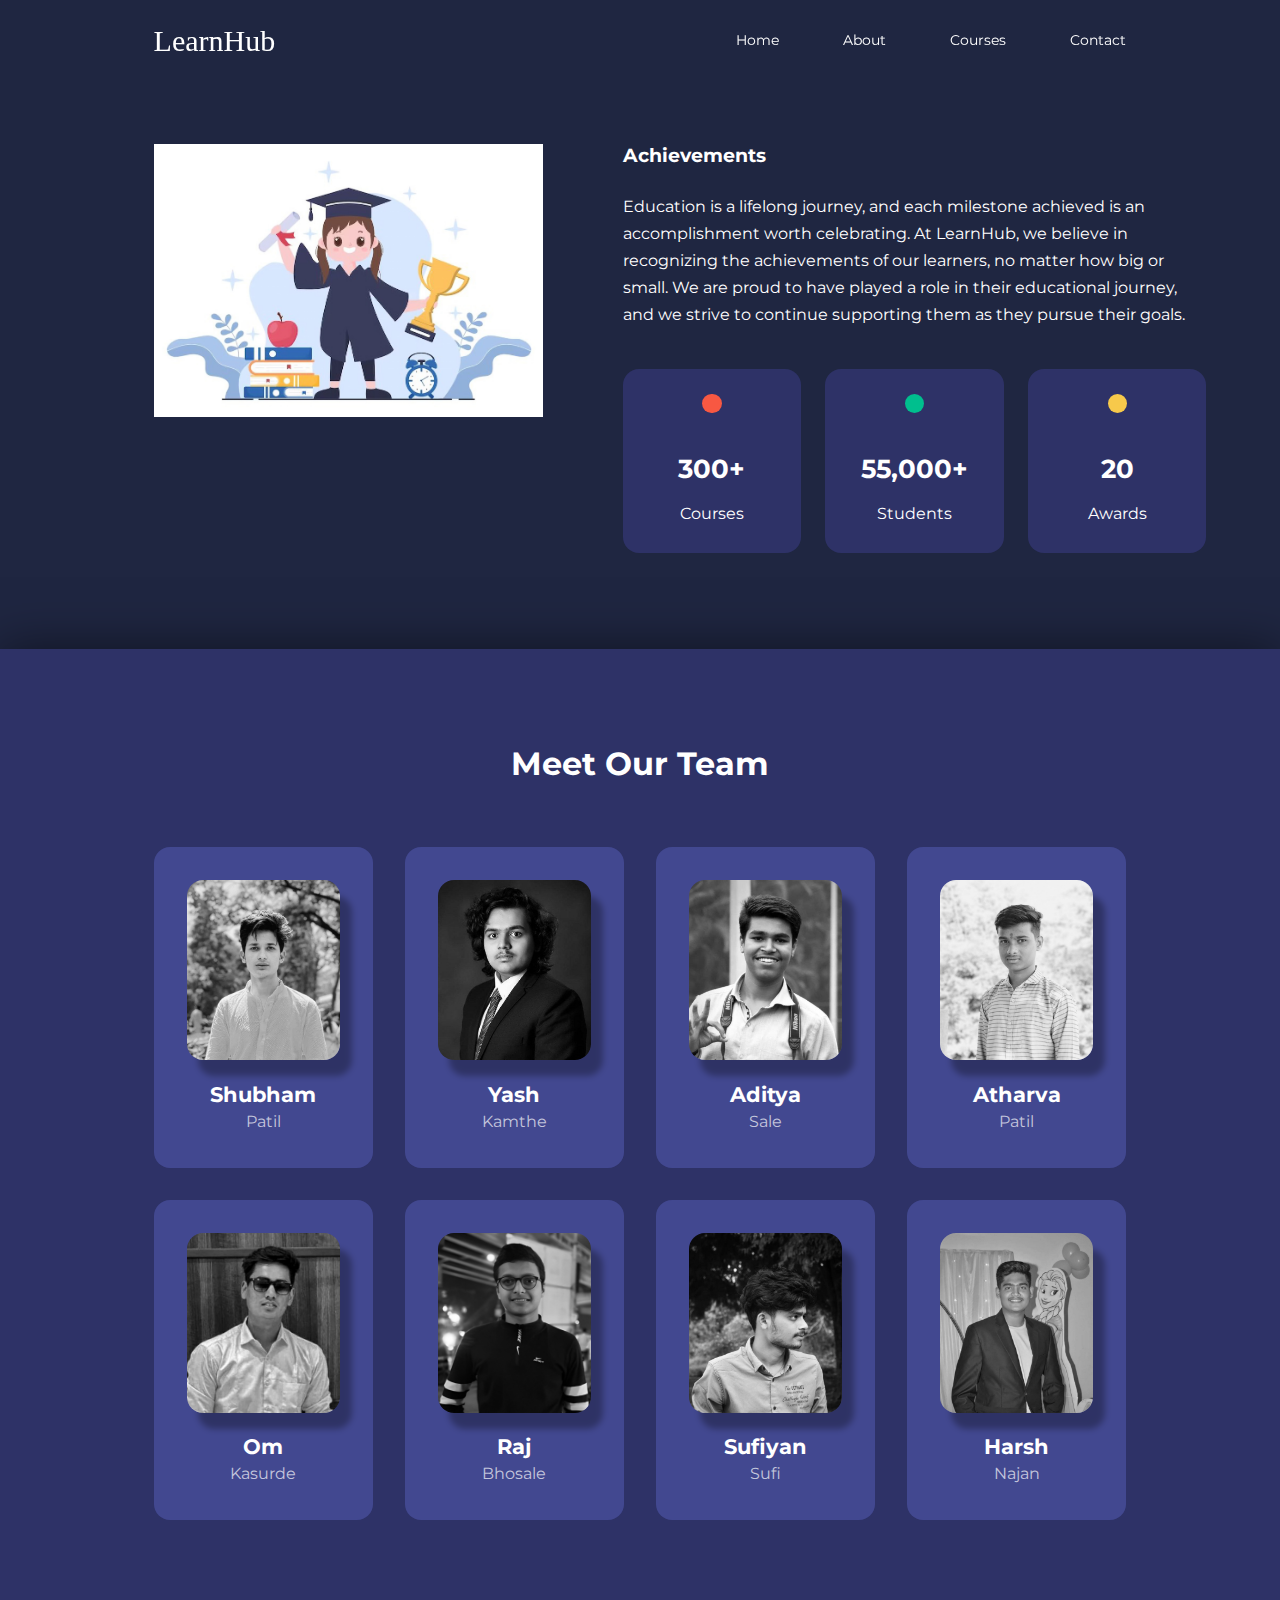
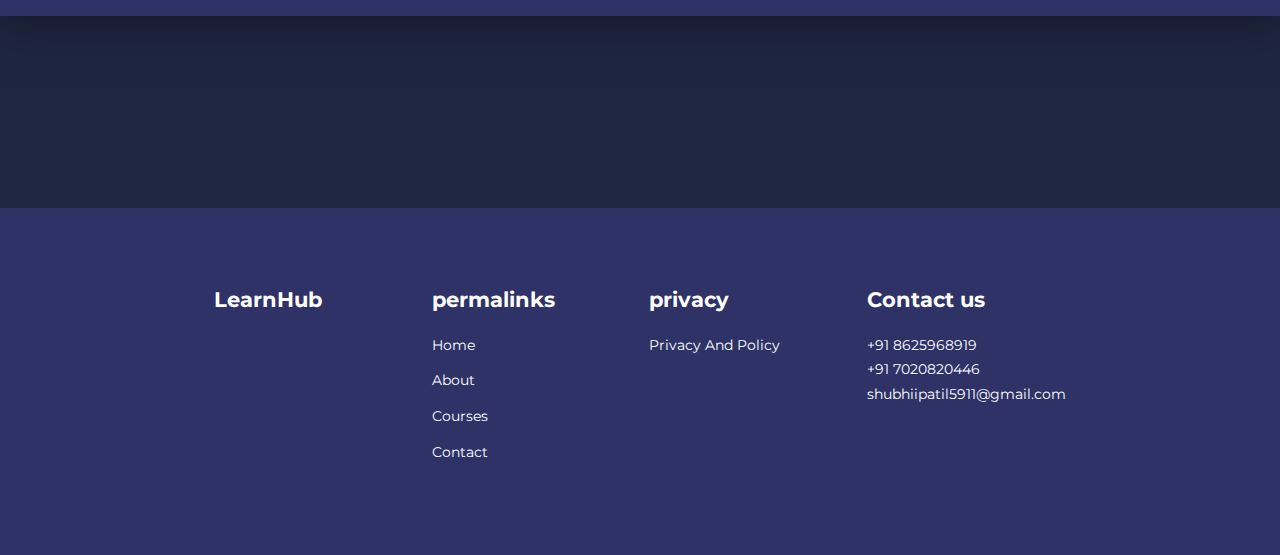
==== about.html @ 2819c118 "First Website" ====
<!DOCTYPE html>
<html lang="en">
    <head>
        <meta charset="UTF-8">
        <meta http-equiv="X-UA-Compatible" content="IE=edge">
        <meta name="viewport" content="width-device-width, initial-scale=1.0">
        <title>Reaponsive Multipage education Website Using HTML, CSS & JavaScript</title>
        <!-- ICONSCOUT CDN|-->
<link rel="stylesheet" href="https://unicons.iconscout.com/release/v2.1.6/css/unicons.css">

<!-- GOOGLE FONTS (MONTSERRAT) -->
<link rel="preconnect" href="https://fonts.googleapis.com">
<link rel="preconnect" href="https://fonts.gstatic.com" crossorigin>
<link href="https://fonts.googleapis.com/css2?family=Montserrat:wght@300;400;500; 600; 700; 800; 900&display=swap"
rel="stylesheet">


<link rel="stylesheet" href="./css/style.css">
<link rel="stylesheet" href="./css/about.css">

    </head>
    <body>
        <nav>
            <div class="container nav_container">

                <style>
                    h9 {
                        font-size: 30px;
                        font-family: Brush Script MT, cursive;
                        
                    }
                </style>

                <a href="index.html"><h9>LearnHub</h9></a>
                <ul class="nav_menu">
                    <li><a href="index.html">Home</a></li>
                    <li><a href="about.html">About</a></li>
                    <li><a href="courses.html">Courses</a></li>
                    <li><a href="contact.html">Contact</a></li>
                </ul>
                <button id="open-menu-btn"><i class="uil uil-bars"></i></button>
                <button id="close-menu-btn"><i class="uil uil-multiply"></i></button>
            </div>
        </nav>
<!-------------------------------------------=========---ednav----==============================================================--->





<section class="about_achievements">
    <div class="container about_achievements-container">
        <div class="about_achievements-left">
            <img src="./images/success(1).jpg">            
        </div>

        <div class="about_achievements-right">
            <h1>Achievements</h1>
            <p>
                Education is a lifelong journey, and each milestone achieved is an accomplishment worth celebrating. At LearnHub, we believe in recognizing the achievements of our learners, no matter how big or small. We are proud to have played a role in their educational journey, and we strive to continue supporting them as they pursue their goals.
            </p>
        
        <div class="achievements_cards">
            <article class="achievements_card">
                <span class="achievements_icon">
                    <i class="uil uil-video"></i>
                </span>
                <h3>300+</h3>
                <p>Courses</p>
            </article>

            <article class="achievements_card">
                <span class="achievements_icon">
                    <i class="uil uil-users-alt"></i>
                </span>
                <h3>55,000+</h3>
                <p>Students</p>
            </article>

            <article class="achievements_card">
                <span class="achievements_icon">
                    <i class="uil uil-award"></i>
                </span>
                <h3>20</h3>
                <p>Awards</p>
            </article>
        </div>
        </div>
    </div>
</section>

<!-------------------------------------------=========---edachive----==============================================================--->


<section class="team">
    <h2>Meet Our Team</h2>
    <div class="container team_container">

        <article class="team_member">
            <div class="team_member-image">
                <img src="./images/Shubhii.jpg" height="180">
            </div>
            <div class="team_member-info">
                <h4>Shubham</h4>
                <p>Patil</p>
            </div>
            <div class="team_member-socials">
                <a href="https://instagram.com/_shubhii_patil?igshid=MWQ2ODkyMjM="><i class="uil uil-instagram"></i></a>
                <a href="https://twitter.com/shubzz77"><i class="uil uil-twitter"></i></a>
                <a href="https://www.linkedin.com/me?trk=p_mwlite_feed_updates-secondary_nav"><i class="uil uil-linkedin"></i></a>
            </div>
        </article>

        <article class="team_member">
            <div class="team_member-image">
                <img src="./images/Yash.jpg" height="180">
            </div>
            <div class="team_member-info">
                <h4>Yash</h4>
                <p>Kamthe</p>
            </div>
            <div class="team_member-socials">
                <a href="https://instagram.com/yash_2225_?igshid=YmMyMTA2M2Y="><i class="uil uil-instagram"></i></a>
                <a href="#"><i class="uil uil-twitter"></i></a>
                <a href="#"><i class="uil uil-linkedin"></i></a>
            </div>
        </article>

        <article class="team_member">
            <div class="team_member-image">
                <img src="./images/Aditya(2).jpg" height="180">
            </div>
            <div class="team_member-info">
                <h4>Aditya</h4>
                <p>Sale</p>
            </div>
            <div class="team_member-socials">
                <a href="https://instagram.com/iadityasale?igshid=YmMyMTA2M2Y="><i class="uil uil-instagram"></i></a>
                <a href="#"><i class="uil uil-twitter"></i></a>
                <a href="#"><i class="uil uil-linkedin"></i></a>
            </div>
        </article>

        <article class="team_member">
            <div class="team_member-image">
                <img src="./images/Atharva.jpg" height="180">
            </div>
            <div class="team_member-info">
                <h4>Atharva</h4>
                <p>Patil</p>
            </div>
            <div class="team_member-socials">
                <a href="https://instagram.com/_patil_3846__?igshid=YmMyMTA2M2Y="><i class="uil uil-instagram"></i></a>
                <a href="#"><i class="uil uil-twitter"></i></a>
                <a href="#"><i class="uil uil-linkedin"></i></a>
            </div>
        </article>


        <article class="team_member">
            <div class="team_member-image">
                <img src="./images/Om.jpg" height="180">
            </div>
            <div class="team_member-info">
                <h4>Om</h4>
                <p>Kasurde</p>
            </div>
            <div class="team_member-socials">
                <a href="https://instagram.com/kasurdeom?igshid=YmMyMTA2M2Y="><i class="uil uil-instagram"></i></a>
                <a href="#"><i class="uil uil-twitter"></i></a>
                <a href="#"><i class="uil uil-linkedin"></i></a>
            </div>
        </article>

        <article class="team_member">
            <div class="team_member-image">
                <img src="./images/Raj.png" height="180">
            </div>
            <div class="team_member-info">
                <h4>Raj</h4>
                <p>Bhosale</p>
            </div>
            <div class="team_member-socials">
                <a href="https://instagram.com/_rj_18._?igshid=YmMyMTA2M2Y="><i class="uil uil-instagram"></i></a>
                <a href="#"><i class="uil uil-twitter"></i></a>
                <a href="#"><i class="uil uil-linkedin"></i></a>
            </div>
        </article>

        <article class="team_member">
            <div class="team_member-image">
                <img src="./images/Sufiyan.jpg" height="180">
            </div>
            <div class="team_member-info">
                <h4>Sufiyan</h4>
                <p>Sufi</p>
            </div>
            <div class="team_member-socials">
                <a href="https://instagram.com/chiku_11_09?igshid=YmMyMTA2M2Y="><i class="uil uil-instagram"></i></a>
                <a href="#"><i class="uil uil-twitter"></i></a>
                <a href="#"><i class="uil uil-linkedin"></i></a>
            </div>
        </article>

        <article class="team_member">
            <div class="team_member-image">
                <img src="./images/Harsh.jpg" height="180">
            </div>
            <div class="team_member-info">
                <h4>Harsh</h4>
                <p>Najan</p>
            </div>
            <div class="team_member-socials">
                <a href="https://instagram.com/___harsh___26?igshid=YmMyMTA2M2Y="><i class="uil uil-instagram"></i></a>
                <a href="#"><i class="uil uil-twitter"></i></a>
                <a href="#"><i class="uil uil-linkedin"></i></a>
            </div>
        </article>

        
    </div>
</section>

<section></section>


<footer>
    <div class="container footer_container">
        <div class="footer_1">
            <a href="index.html" class="footer_logo"><h4>LearnHub</h4></a>
            <p>
                
            </p>
        </div>

    <div footer class="footer_2">
        <h4>permalinks</h4>
        <ul class="permalinks">
        <li><a href="index.html">Home</a></li>
        <li><a href="about.html">About</a></li>
        <li><a href="courses.html">Courses</a></li>
        <li><a href="contact.html">Contact</a></li>
        </ul>
    </div>

    <div footer class="footer_3">
        <h4>privacy</h4>
        <ul class="privacy">
        <li><a href="policy.html">Privacy And Policy</a></li>
        </ul>
    </div>

    <div footer class="footer_4">
        <h4>Contact us</h4>
        <div>
            <p>+91 8625968919</p>
            <p>+91 7020820446</p>
            <p>shubhiipatil5911@gmail.com</p>
        </div>

    <ul class="footer_socials">
        <li>
            <a href="https://instagram.com/_shubhii_patil?igshid=MWQ2ODkyMjM="><i class="uil uil-instagram"></i></a>
        </li>
        <li>
            <a href="https://twitter.com/shubzz77"><i class="uil uil-twitter"></i></a>
        </li>
        <li>
            <a href="#"><i class="uil uil-facebook-messenger-alt"></i></a>
        </li>
        <li>
            <a href="https://www.linkedin.com/me?trk=p_mwlite_feed_updates-secondary_nav"><i class="uil uil-linkedin"></i></a>
        </li> 
    </ul>
    </div>


    </div>
</footer>
        
<script src="./main.js"></script>
</body>
</html>
---- css/style.css ----
*{
    margin: 0;
    padding: 0;
    border: 0;
    outline: 0;
    text-decoration: none;
    list-style: none;
    box-sizing: border-box;
}

:root {
    --color-primary: #6c63ff;
    --color-success: #00bf8e;
    --color-warning: #f7c94b;
    --color-danger: #f75842;
    --color-danger-variant: rgba(247,88,66,0.4);
    --color-white: #fff;
    --color-light: rgba(255,255,255,0.7);
    --color-black: #000;
    --color-bg: #1f2641;
    --color-bg1: #2e3267;
    --color-bg2: #424890;

    --container-width-lg: 76%;
    --container-width-md: 90%;
    --container-width-sm: 94%;

    --transition: all 400ms ease;
}

body {
    font-family: "Montserrat", sans-serif;
    line-height: 1.7;
    color: var(--color-white);
    background: var(--color-bg);
}

.container {
    width: var(--container-width-lg);
    margin: 0 auto;
}

section {
    padding: 6rem 0;
}

section h2 {
    text-align: center;
    margin-bottom: 4rem; 
}

h1,
h2,
h3,
h4,
h5 {
    line-height: 1.2;
}

h1 {
    font-size: 1.2rem;
}

h2 {
    font-size: 2rem;
}

h3 {
    font-size: 1.6rem;
}

h4 {
    font-size: 1.3rem;
}

a {
    color: var(--color-white);
}

img {
    width: 100%;
    display: block;
    object-fit: cover;
}

.btn {
    display: inline-block;
    background: var(--color-white);
    color: var(--color-black);
    padding: 1rem 2rem;
    border: 1px solid transparent;
    font-weight: 500;
    transition: var(--transition);
}

.btn:hover {
    background: transparent;
    color: var(--color-white);
    border-color: var(--color-white);
}

.btn:primary {
    background: var(--color-danger);
    color: var(--color-white);
}

/*====navbar===*/
nav {
    background: transparent;
    width: 100vw;
    height: 5rem;
    position: fixed;
    top: 0;
    z-index: 11;
}

.window-scroll {
    background: var(--color-primary);
    box-shadow: 0 1rem 2rem rgba(0,0,0, 0.2);
}

.nav_container {
    height: 100%;
    display: flex;
    justify-content: space-between;
    align-items: center;
}

nav button {
    display: none;
}

.nav_menu {
    display: flex;
    align-items: center;
    gap: 4rem ;
}

.nav_menu a {
    font-size: 0.9rem;
    transition: all 400ms ease;
}

.nav_menu a:hover {
    color: var(--color-bg2);
}

/*====header====*/
header {
    position: relative;
    top: 5rem;
    overflow: hidden;
    height: 70vh;
    margin-bottom: 5rem;
}

.header_container {
    display: grid;
    grid-template-columns: 1fr 1fr;
    align-items: center;
    gap: 5rem;
    height: 100%;
}

.header_left p {
    margin: 1rem 0 2.4rem;
}

/*======category section=====*/
.categories {
    background: var(--color-bg1);
    height: 32rem;
}

.categories h1 {
    line-height: 1;
    margin-bottom: 3rem;
}

.categories_container {
    display: grid;
    grid-template-columns: 40% 60%;
}

.categories_left {
    margin-right: 4rem;
}

.categories_left p {
    margin: 1rem 0 3rem;
}

.categories_right {
    display: grid;
    grid-template-columns: repeat(3, 1fr);
    gap: 1.2rem;
}

.category {
    background: var(--color-bg2);
    padding: 2rem;
    border-radius: 2rem;
    transition: var(--transition);
}

.category:hover {
    box-shadow: 0 3rem 3rem rgba(0,0,0,0.3);
    z-index: 1;
}

.category:nth-child(2) .category_icon {
    background: var(--color-danger);
}

.category:nth-child(3) .category_icon {
    background: var(--color-success);
}

.category:nth-child(4) .category_icon {
    background: var(--color-warning);
}

.category:nth-child(5) .category_icon {
    background: var(--color-success);
}

.category_icon {
    background: var(--color-primary);
    padding: 0.7rem;
    border-radius: 0.9rem;
}

.category h5 {
    margin: 2rem 0 1rem;
}

.category p {
    font-size: 0.85rem;
}

/*----start of course---*/

.courses {
    margin-top: 10rem;
}

.courses_container {
    display: grid;
    grid-template-columns: repeat(3, 1fr);
    gap: 2rem;
}

.course {
    background: var(--color-bg1);
    text-align: center;
    border: 1px solid transparent;
    transition: var(--transition);
}

.course:hover {
    background: transparent;
    border-color: var(--color-primary);
}

.course_info {
    padding: 2rem;
}

.course_info p {
    margin: 1.2rem 0 2rem;
    font-size: 0.9rem;
}

/*------end of courses----------*/

.faqs {
    background: var(--color-bg1);
    box-shadow: 0 0 3rem rgba(0, 0, 0, 0.5);
}

.faqs_container {
    display: grid;
    grid-template-columns: 1fr 1fr;
    gap: 1rem;
}

.faq {
    padding: 2rem;
    display: flex;
    align-items: center;
    gap: 1rem;
    height: fit-content;
    background: var(--color-primary);
    cursor: cell;
}

.faq h4 {
    font-size: 1rem;
    line-height: 2.2;
}

.faq_icon {
    align-self: flex-start;
    font-size: 1.2rem;
}

.faq p {
    margin-top: 0.8rem;
    display: none;
}

.faq.open p {
    display: block;
}

/*----------start of testimonials-------*/

.testimonials_container {
    overflow-x: hidden;
    position: relative;
    margin-bottom: 5rem;
}

.testimonial {
    padding: 2rem;
}

.avatar {
    width: 6rem;
    height: 6rem;
    border-radius: 50%;
    overflow: hidden;
    margin: 0 auto 1rem;
    border: 1rem solid var(--color-bg1);
}

.testimonial_info {
    text-align: center;
}

.testimonial_body {
    background: var(--color-primary);
    padding: 2rem;
    margin-top: 3rem;
    position: relative;
}

.testimonial_body::before {
    content: "";
    display: block;
    background: linear-gradient(140deg,transparent,
     var(--color-primary),
     var(--color-primary),
     var(--color-primary)
     );
    width: 3rem;
    height: 3rem;
    position: absolute;
    left: 50%;
    top: -1rem;
    transform: rotate(45deg);
}

/*----------start of footert-------*/

footer {
    background: var(--color-bg1);
    padding: 5rem;
    font-size: 0.9rem;
}

.footer_container {
    display: grid;
    grid-template-columns: repeat(4, 1fr);
    gap: 5rem;
}

.footer_container > div h4 {
    margin-bottom: 1.2rem;
}

.footer_1 p {
    margin: 0 0 2rem;
}

footer ul li {
    margin-bottom: 0.7rem;
}

footer ul li a:hover {
    text-decoration: underline;
}

.footer_socials {
    display: flex;
    gap: 1rem;
    font-size: 1.2rem;
    margin-top: 2rem;
}


/*----------start of tablet query-------*/

@media screen and (max-width: 1024px) {
    .container {
        width: var(--container-width-md);
    }  
    h1 {
        font-size: 2.2rem;
    } 
    h2 {
        font-size: 1.7rem;
    }
    h3 {
        font-size: 1.4rem;
    }
    h4 {
        font-size: 1.2rem;
    }

    /*-------navbar-----*/

    nav button {
        display: inline-block;
        background: transparent;
        font-size: 1.8rem;
        color: var(--color-white);
        cursor: pointer;
    }

    nav button#close-menu-btn {
        display: none;
    }

    .nav_menu {
        position: fixed;
        top: 5rem;
        right: 5%;
        height: fit-content;
        width: 18rem;
        flex-direction: column;
        gap: 0;
        display: none;
    }

    .nav_menu li {
        width: 100%;
        height: 5.8rem;
        animation: animateNavItems 400ms linear forwards;
        transform-origin: top right;
        opacity: 0;
    }

    .nav_menu li:nth-child(2) {
        animation-delay: 200ms;
    }

    .nav_menu li:nth-child(3) {
        animation-delay: 300ms;
    }

    .nav_menu li:nth-child(4) {
        animation-delay: 400ms;
    }

    @keyframes animateNavItems {
        0% {
            transform: rotateZ(-90deg) rotateX(280deg) scale(0.1);
        }

        100% {
            transform: rotateZ(0) rotateX(0) scale(1);
            opacity: 1;
        }
    }

    .nav_menu li a {
        background: var(--color-primary);
        box-shadow: -4rem 6rem 10rem rgba(0, 0, 0, 0.6);
        width: 100%;
        height: 100%;
        display: grid;
        place-items: center;
    }

    .nav_menu li a:hover {
        background: var(--color-bg2);
        color: var(--color-white);
        transition: var(--transition);
    }

    /*-------header-------*/

    header {
        height: 52vh;
        margin-bottom: 4rem;
    }

    .header_container {
        gap: 0;
        padding-bottom: 3rem;
    }

    /*-------category-------*/

    .categories {
        height: auto;
    }

    .categories_container {
        grid-template-columns: 1fr;
        gap: 3rem;
    }

    .categories_left {
        margin-right: 0;
    }

    /*-------popcourses-------*/

    .courses {
        margin-top: 0;
    }

    .courses_container {
        grid-template-columns: 1fr 1fr;
    }

    /*-------faqs-------*/

    .faqs_container {
        grid-template-columns: 1fr;
    }

    .faq {
        padding: 1.5rem;
    }

    /*-------footer-------*/
    .footer_container {
        grid-template-columns: 1fr 1fr;
    }
}

/*-------------------------start of mobile query-------*/

@media screen and (max-width: 600px) {
    .container {
        width: var(--container-width-sm);
    }

    /*------------------------nav---------------------*/
    .nav_menu {
        right: 3%;
    }
    /*-------------------header------------------------*/
    header {
        height: 100vh;
    }

    .header_container {
        grid-template-columns: 1fr;
        text-align: center;
        margin-top: 0;
    }

    .header_left p {
        margin-bottom: 1.3rem;
    }

     /*-------------------category------------------------*/
     .categories_right {
        grid-template-columns: 1fr 1fr;
        gap: 0.7rem;
     }

     .category {
        padding: 1rem;
        border-radius: 1rem;
     }

     .category_icon {
        margin-top: 4px;
        display: inline-block;
     }

      /*-------------------popcou------------------------*/
      .courses_container {
        grid-template-columns: 1fr;
      }

       /*-------------------testi------------------------*/
       .testimonial_body {
        padding: 1.2rem;
       }

        /*-------------------footer------------------------*/
        .footer_container {
            grid-template-columns: 1fr;
            text-align: center;
            gap: 2rem;
        }

        .footer_1 p {
            margin: 1rem auto;
        }

        .footer_socials {
            justify-content: center;
        }
}
---- css/about.css ----
/*----------------achiv----------------*/

.about_achievements {
    margin-top: 3rem;
}

.about_achievements-container {
    display: grid;
    grid-template-columns: 40% 60%;
    gap: 5rem;
}

.about_achievements-right > p {
    margin: 1.6rem 0 2.5rem;
}

.achievements_cards {
    display: grid;
    grid-template-columns: repeat(3, 1fr);
    gap: 1.5rem;
}

.achievements_card {
    background: var(--color-bg1);
    padding: 1.6rem;
    border-radius: 1rem;
    text-align: center;
    transition: var(--transition);
}

.achievements_card:hover {
    background: var(--color-bg2);
    box-shadow: 0 3rem 3rem rgba(0, 0, 0, 0.3);  
}

.achievements_icon {
    background: var(--color-danger);
    padding: 0.6rem;
    border-radius: 1rem;
    display: inline-block;
    margin-bottom: 2rem;
    font-size: 2rem;
}

.achievements_card:nth-child(2)
.achievements_icon {
    background: var(--color-success);
}

.achievements_card:nth-child(3)
.achievements_icon {
    background: var(--color-warning);
}

.achievements_card p {
    margin-top: 1rem;
}
/*----------------team---------------*/

.team {
    background: var(--color-bg1);
    box-shadow: 0 0 3rem rgba(0, 0, 0, 0.5);
}

.team_container {
    display: grid;
    grid-template-columns: repeat(4, 1fr);
    gap: 2rem;
}

.team_member {
    background: var(--color-bg2);
    padding: 2rem;
    border: 1px solid transparent;
    transition: var(--transition);
    position: relative;
    overflow: hidden;
    border-radius: 1rem;
}

.team_member:hover {
    background: transparent;
    border-color: var(--color-primary);
}

.team_member-image img {
    filter: saturate(0);
    border-radius: 1rem;
    box-shadow: 0.7rem 1rem 0.4rem rgba(0, 0, 0, 0.3);
}

.team_member:hover img {
    filter: saturate(1);
}

.team_member-info {
    text-align: center;
    margin-top: 1.4rem;
}

.team_member-info p {
    color: var(--color-light);
}

.team_member-socials {
    position: absolute;
    top: 50%;
    transform: translateY(-50%);
    right: -100%;
    display: flex;
    flex-direction: column;
    background: var(--color-primary);
    border-radius: 1rem 0 0 1rem;
    box-shadow: -2rem 0 2rem rgba(0, 0, 0, 0.3);
    transition: var(--transition);
}

.team_member:hover
.team_member-socials {
    right: 0;
}

.team_member-socials a {
    padding: 1rem;
}

/*----------------for tablets----------------*/

@media screen and (max-width: 1024px) {
    .about_achievements {
        margin-top: 2rem;
    }

    .about_achievements-container {
        grid-template-columns: 1fr;
        gap: 4rem;
    }

    .about_achievements-left {
        width: 80%;
        margin: 0 auto;
    }

    .team_container {
        grid-template-columns: repeat(3, 1fr);
    }

    .team_member {
        padding: 1rem;
    }
}

/*----------------for mobile----------------*/
@media screen and (max-width: 600px) {
    .achievements_cards {
        grid-template-columns: 1fr 1fr;
        gap: 0.7rem;
    }

    .team_container {
        grid-template-columns: 1fr 1fr;
        gap: 0.7rem;
    }
}
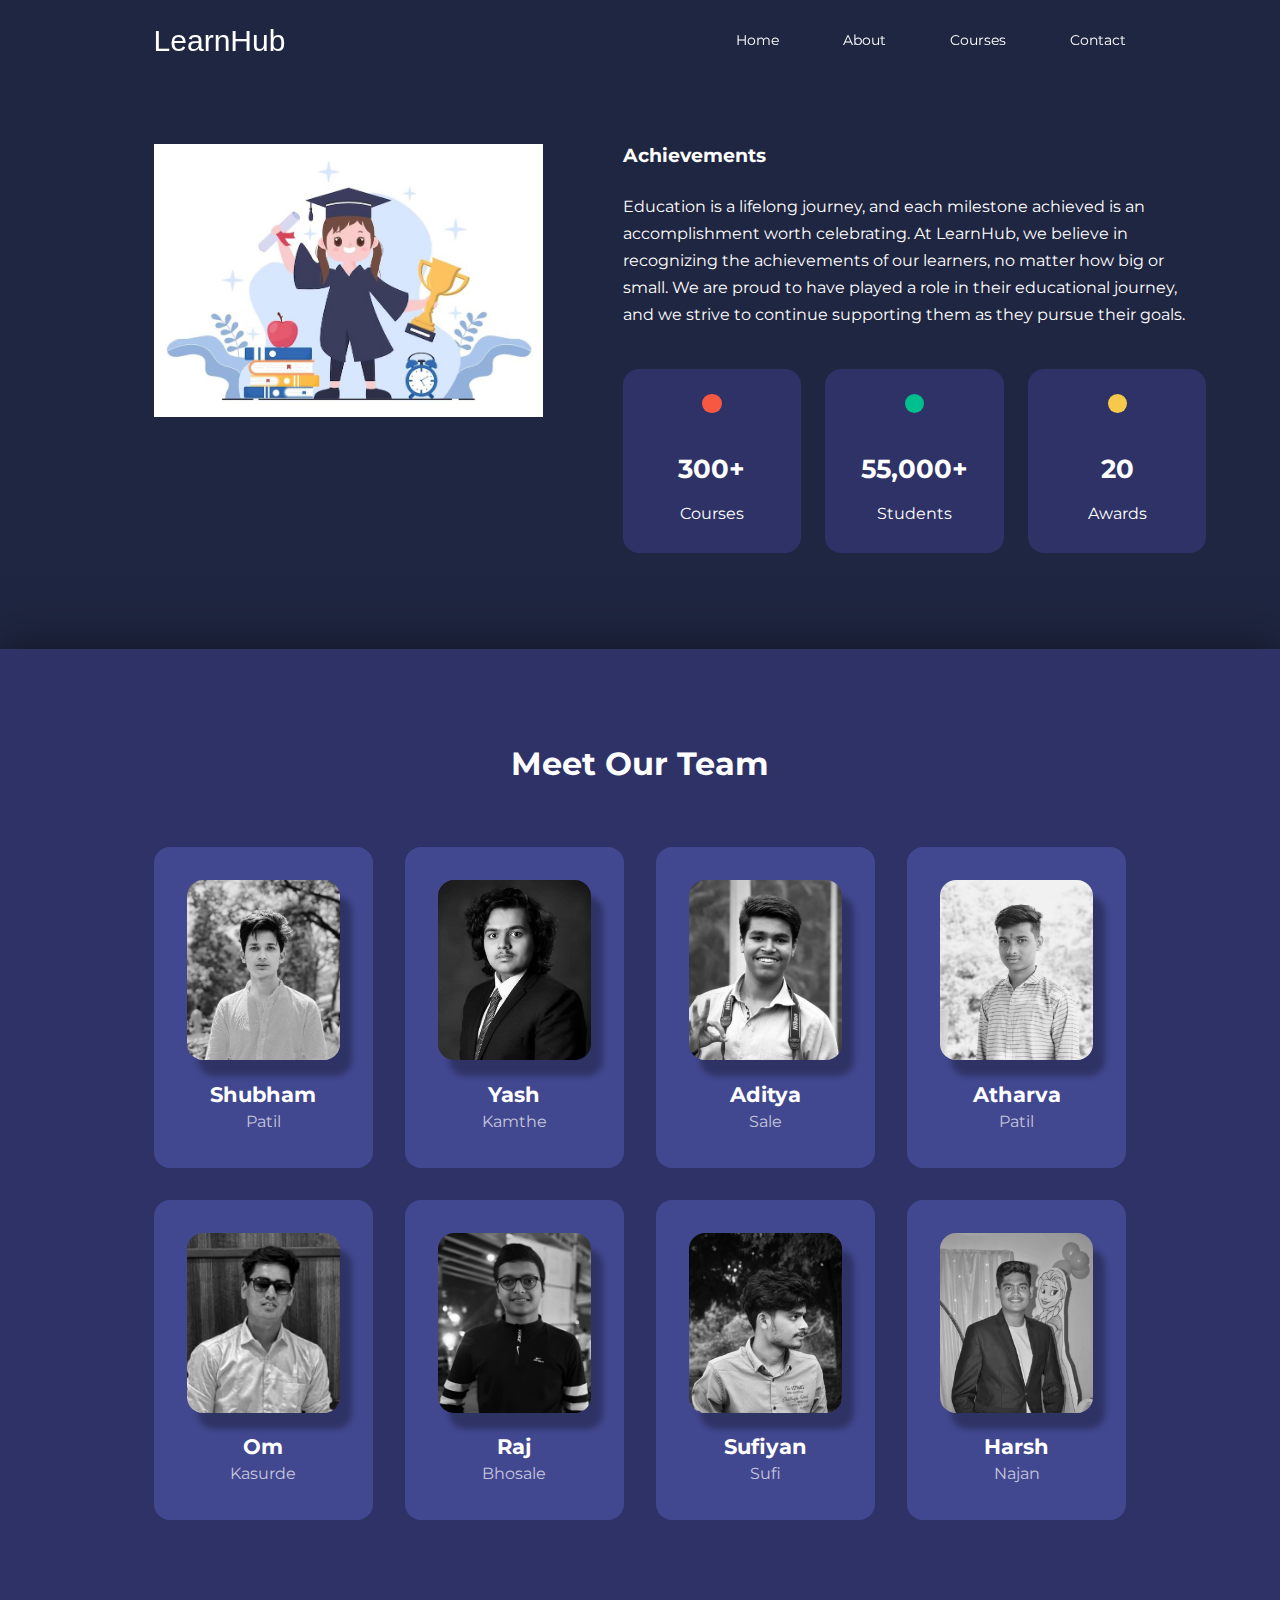
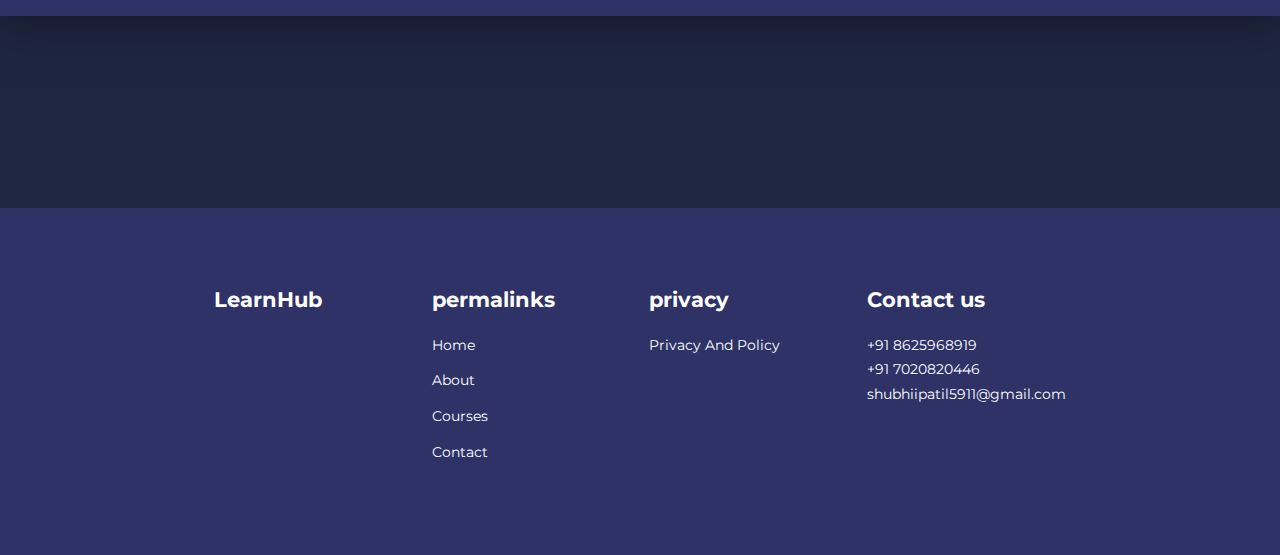
==== commit bfa343fd: "font" ====
--- a/about.html
+++ b/about.html
@@ -26,7 +26,7 @@
                 <style>
                     h9 {
                         font-size: 30px;
-                        font-family: Brush Script MT, cursive;
+                        font-family: Arial, sans-serif;
                         
                     }
                 </style>
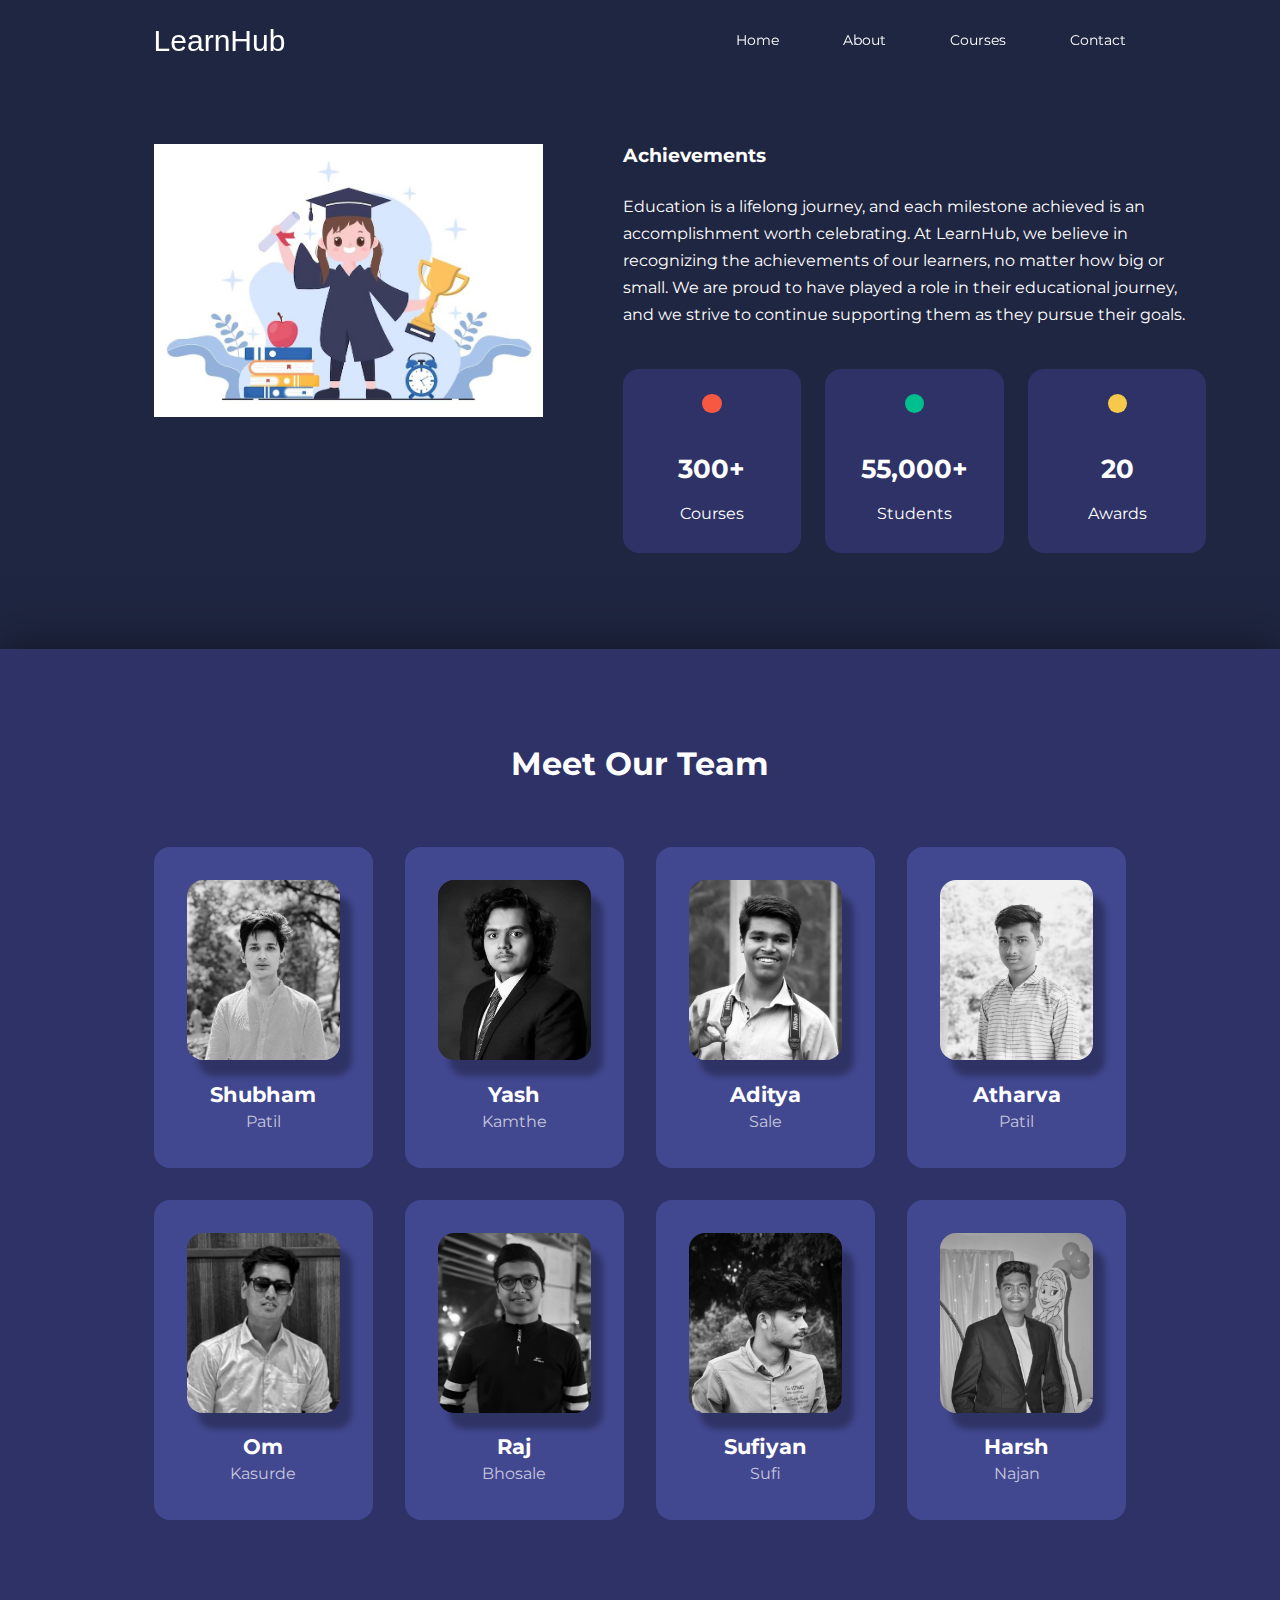
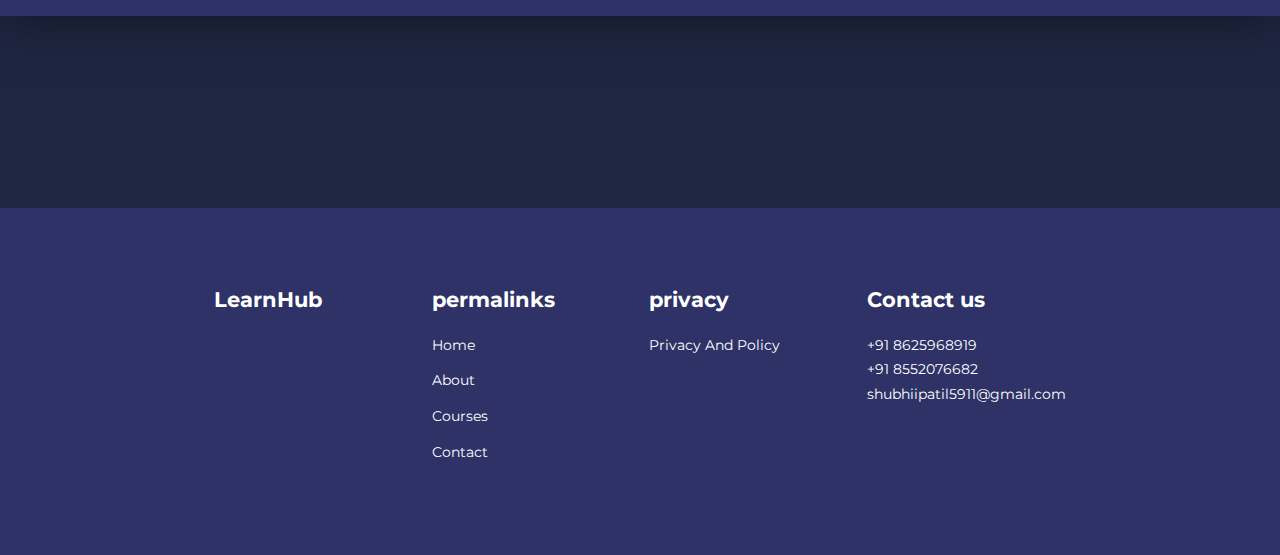
==== commit 0c89ad3d: "no change" ====
--- a/about.html
+++ b/about.html
@@ -254,7 +254,7 @@
         <h4>Contact us</h4>
         <div>
             <p>+91 8625968919</p>
-            <p>+91 7020820446</p>
+            <p>+91 8552076682</p>
             <p>shubhiipatil5911@gmail.com</p>
         </div>
 
